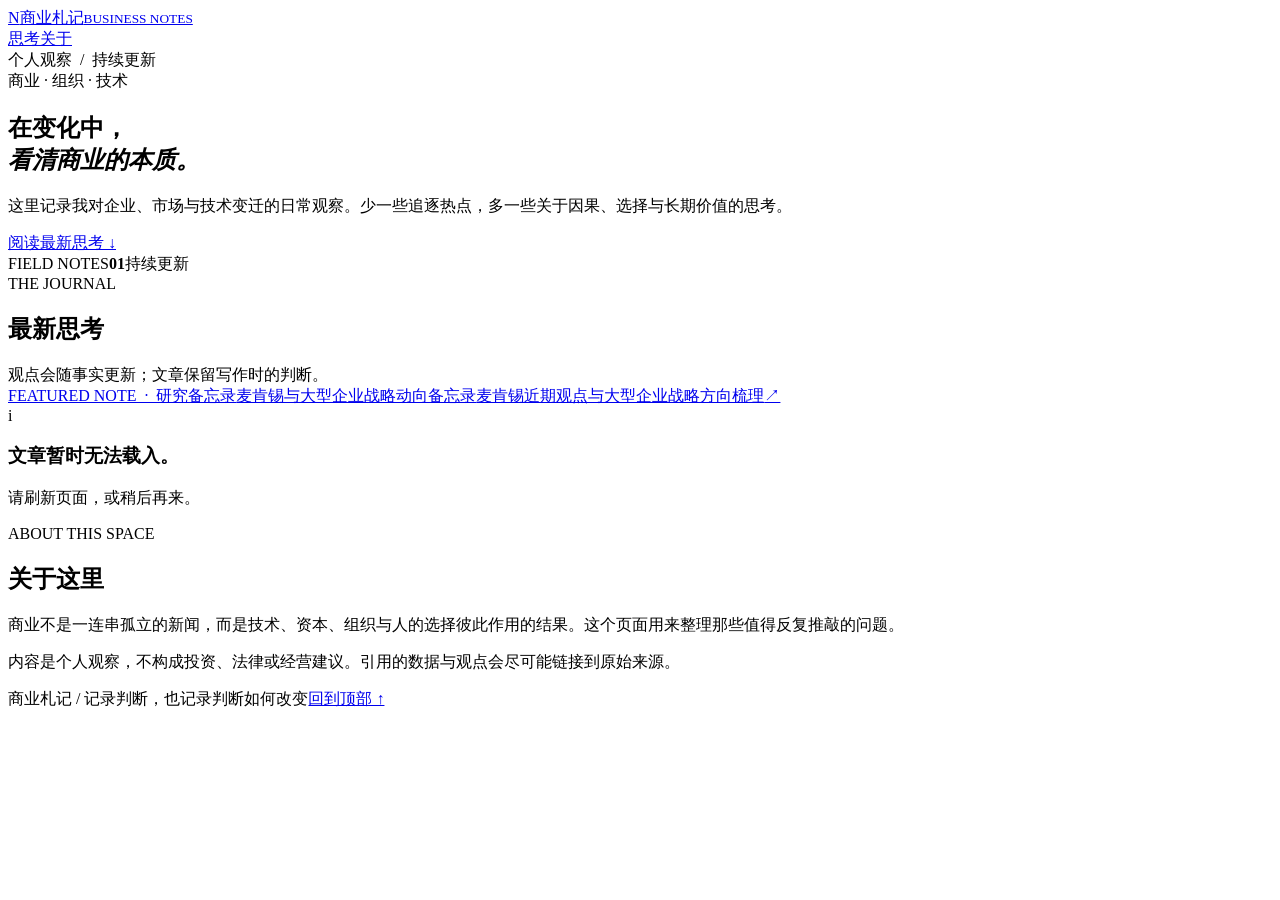
==== index.html @ d022e64c "Add business-thoughts publishing homepage" ====
<!doctype html>
<html lang="zh-CN">
<head>
  <meta charset="utf-8"><meta name="viewport" content="width=device-width, initial-scale=1"><meta name="theme-color" content="#f7f6f2">
  <meta name="description" content="关于企业、市场与技术变迁的日常商业思考。">
  <title>商业札记 — 日常商业思考</title>
  <link rel="icon" href="data:image/svg+xml,%3Csvg xmlns='http://www.w3.org/2000/svg' viewBox='0 0 64 64'%3E%3Crect width='64' height='64' fill='%23172235'/%3E%3Cpath d='M16 46V18h6l20 19V18h6v28h-6L22 27v19z' fill='%23f7f6f2'/%3E%3C/svg%3E">
  <link rel="stylesheet" href="site.css">
</head>
<body>
  <header class="site-header"><a class="wordmark" href="#top" aria-label="商业札记首页"><span class="mark">N</span><span>商业札记<small>BUSINESS NOTES</small></span></a><nav aria-label="主导航"><a href="#latest">思考</a><a href="#about">关于</a></nav><span class="header-index">个人观察&nbsp; / &nbsp;持续更新</span></header>
  <main class="page-shell">
    <section class="hero" id="top"><div class="eyebrow"><span class="eyebrow-line"></span>商业 · 组织 · 技术</div><h1>在变化中，<br><em>看清商业的本质。</em></h1><p class="hero-copy">这里记录我对企业、市场与技术变迁的日常观察。少一些追逐热点，多一些关于因果、选择与长期价值的思考。</p><a class="text-link" href="#latest">阅读最新思考 <span aria-hidden="true">↓</span></a><div class="hero-index" aria-hidden="true"><span>FIELD NOTES</span><strong>01</strong><span>持续更新</span></div></section>
    <section class="latest section-rule" id="latest"><div class="section-heading"><div><div class="eyebrow">THE JOURNAL</div><h2>最新思考</h2></div><span class="section-aside">观点会随事实更新；文章保留写作时的判断。</span></div>
      <a class="featured" href="麦肯锡与大型企业战略动向备忘录.html"><span class="featured-kicker">FEATURED NOTE&nbsp; · &nbsp;研究备忘录</span><span class="featured-title">麦肯锡与大型企业战略动向备忘录</span><span class="featured-description">麦肯锡近期观点与大型企业战略方向梳理</span><span class="featured-arrow" aria-hidden="true">↗</span></a>
      <div id="post-list" class="post-list" aria-live="polite"><div class="empty-state"><div class="empty-mark" aria-hidden="true">+</div><div><h3>正在整理思考……</h3><p>稍等片刻，内容即将呈现。</p></div></div></div><noscript><p class="noscript">请启用 JavaScript 以读取文章列表。</p></noscript></section>
    <section class="about section-rule" id="about"><div class="about-label"><div class="eyebrow">ABOUT THIS SPACE</div><h2>关于这里</h2></div><div class="about-copy"><p>商业不是一连串孤立的新闻，而是技术、资本、组织与人的选择彼此作用的结果。这个页面用来整理那些值得反复推敲的问题。</p><p>内容是个人观察，不构成投资、法律或经营建议。引用的数据与观点会尽可能链接到原始来源。</p></div></section>
  </main>
  <footer class="site-footer"><span>商业札记 <span class="footer-separator">/</span> 记录判断，也记录判断如何改变</span><a href="#top">回到顶部 ↑</a></footer>
  <script>
    const list = document.querySelector('#post-list');
    function renderPost(post) {
      const article = document.createElement('article'); article.className = 'post-row';
      const time = document.createElement('time'); time.dateTime = String(post.date || ''); time.textContent = String(post.date || '').replaceAll('-', '.');
      const main = document.createElement('div'); main.className = 'post-main';
      const meta = document.createElement('div'); meta.className = 'post-meta'; const category = document.createElement('span'); category.textContent = String(post.category || '商业观察'); meta.append(category);
      const title = document.createElement('h3'); title.textContent = String(post.title || '未命名思考');
      const excerpt = document.createElement('p'); excerpt.textContent = String(post.summary || '');
      const details = document.createElement('details'); details.className = 'post-details'; const label = document.createElement('summary'); label.textContent = '展开阅读';
      const body = document.createElement('div'); body.className = 'post-body'; String(post.body || '').split(/\n\s*\n/).filter(Boolean).forEach(text => { const p = document.createElement('p'); p.textContent = text; body.append(p); }); details.append(label, body);
      if (Array.isArray(post.sources) && post.sources.length) { const sources = document.createElement('div'); sources.className = 'sources'; const heading = document.createElement('span'); heading.textContent = '参考来源'; sources.append(heading); post.sources.forEach(source => { const a = document.createElement('a'); a.href = String(source.url || '#'); a.textContent = String(source.title || source.url || '来源'); a.target = '_blank'; a.rel = 'noopener noreferrer'; sources.append(a); }); body.append(sources); }
      main.append(meta, title, excerpt, details); const arrow = document.createElement('span'); arrow.className = 'row-arrow'; arrow.setAttribute('aria-hidden','true'); arrow.textContent = '↗'; article.append(time, main, arrow); return article;
    }
    fetch('thoughts.json').then(r => { if (!r.ok) throw new Error('content unavailable'); return r.json(); }).then(posts => {
      if (!Array.isArray(posts) || posts.length === 0) { list.innerHTML = '<div class="empty-state"><div class="empty-mark" aria-hidden="true">+</div><div><h3>下一篇思考，正在路上。</h3><p>每当一个判断值得留下，我会把它写下来。</p></div><span class="empty-note">COMING INTO FOCUS</span></div>'; return; }
      list.replaceChildren(...posts.sort((a,b) => String(b.date).localeCompare(String(a.date))).map(renderPost));
    }).catch(() => { list.innerHTML = '<div class="empty-state"><div class="empty-mark" aria-hidden="true">i</div><div><h3>文章暂时无法载入。</h3><p>请刷新页面，或稍后再来。</p></div></div>'; });
  </script>
</body>
</html>
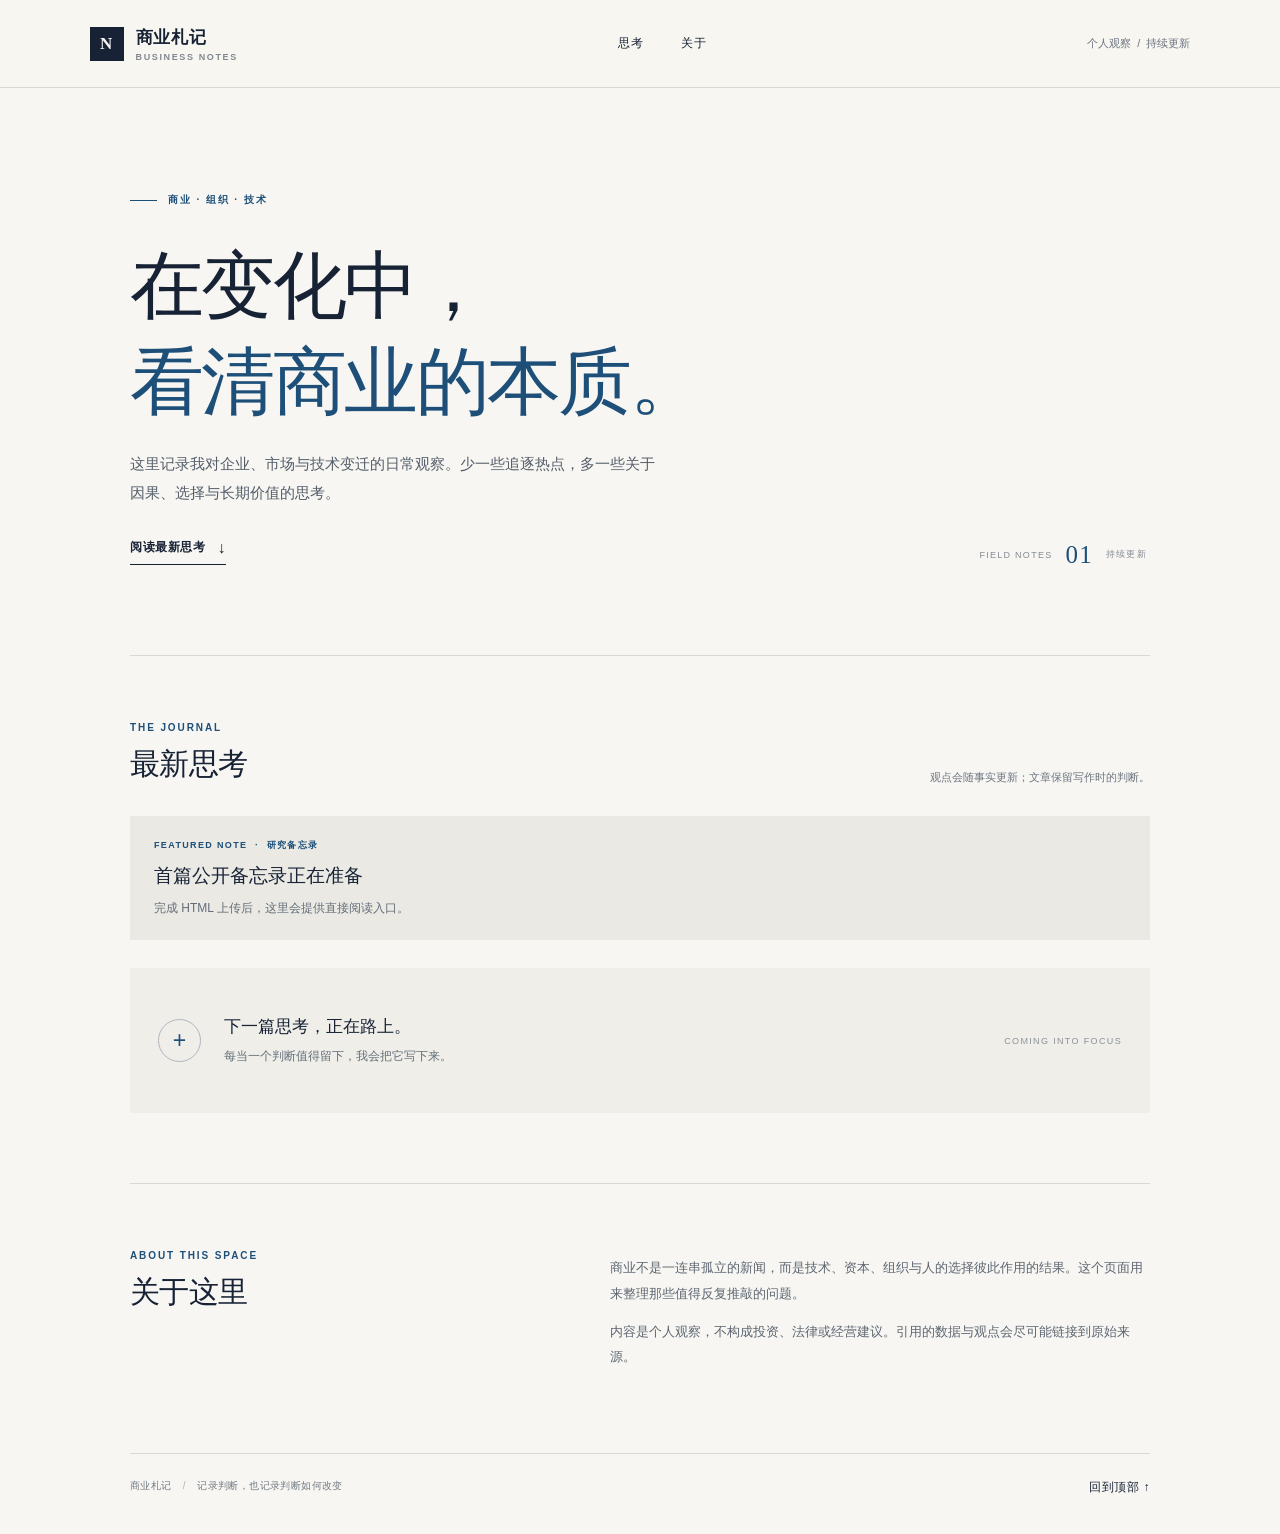
==== commit e24ad698: "Avoid a broken memo link until upload completes" ====
--- a/index.html
+++ b/index.html
@@ -12,7 +12,7 @@
   <main class="page-shell">
     <section class="hero" id="top"><div class="eyebrow"><span class="eyebrow-line"></span>商业 · 组织 · 技术</div><h1>在变化中，<br><em>看清商业的本质。</em></h1><p class="hero-copy">这里记录我对企业、市场与技术变迁的日常观察。少一些追逐热点，多一些关于因果、选择与长期价值的思考。</p><a class="text-link" href="#latest">阅读最新思考 <span aria-hidden="true">↓</span></a><div class="hero-index" aria-hidden="true"><span>FIELD NOTES</span><strong>01</strong><span>持续更新</span></div></section>
     <section class="latest section-rule" id="latest"><div class="section-heading"><div><div class="eyebrow">THE JOURNAL</div><h2>最新思考</h2></div><span class="section-aside">观点会随事实更新；文章保留写作时的判断。</span></div>
-      <a class="featured" href="麦肯锡与大型企业战略动向备忘录.html"><span class="featured-kicker">FEATURED NOTE&nbsp; · &nbsp;研究备忘录</span><span class="featured-title">麦肯锡与大型企业战略动向备忘录</span><span class="featured-description">麦肯锡近期观点与大型企业战略方向梳理</span><span class="featured-arrow" aria-hidden="true">↗</span></a>
+      <div class="featured featured-placeholder"><span class="featured-kicker">FEATURED NOTE&nbsp; · &nbsp;研究备忘录</span><span class="featured-title">首篇公开备忘录正在准备</span><span class="featured-description">完成 HTML 上传后，这里会提供直接阅读入口。</span></div>
       <div id="post-list" class="post-list" aria-live="polite"><div class="empty-state"><div class="empty-mark" aria-hidden="true">+</div><div><h3>正在整理思考……</h3><p>稍等片刻，内容即将呈现。</p></div></div></div><noscript><p class="noscript">请启用 JavaScript 以读取文章列表。</p></noscript></section>
     <section class="about section-rule" id="about"><div class="about-label"><div class="eyebrow">ABOUT THIS SPACE</div><h2>关于这里</h2></div><div class="about-copy"><p>商业不是一连串孤立的新闻，而是技术、资本、组织与人的选择彼此作用的结果。这个页面用来整理那些值得反复推敲的问题。</p><p>内容是个人观察，不构成投资、法律或经营建议。引用的数据与观点会尽可能链接到原始来源。</p></div></section>
   </main>
--- a/site.css
+++ b/site.css
@@ -0,0 +1 @@
+:root{--ink:#172235;--blue:#1d4f79;--muted:#6c7480;--line:#d9d9d4;--paper:#f7f6f2;--sans:-apple-system,BlinkMacSystemFont,"PingFang SC","Microsoft YaHei",sans-serif;--serif:"Songti SC","Noto Serif SC",Georgia,serif}*{box-sizing:border-box}html{scroll-behavior:smooth}body{margin:0;background:var(--paper);color:var(--ink);font-family:var(--sans);-webkit-font-smoothing:antialiased}.site-header{height:88px;padding:0 max(7vw,32px);display:flex;align-items:center;justify-content:space-between;border-bottom:1px solid var(--line);background:rgba(247,246,242,.96)}.wordmark{display:flex;align-items:center;gap:12px;color:var(--ink);text-decoration:none;font-family:var(--serif);font-size:17px;font-weight:600;letter-spacing:.04em}.wordmark small{display:block;margin-top:3px;color:#828791;font:600 9px var(--sans);letter-spacing:.18em}.mark{width:34px;height:34px;display:grid;place-items:center;background:var(--ink);color:var(--paper);font:600 17px var(--serif)}nav{display:flex;gap:38px}nav a,.site-footer a{color:var(--ink);font-size:12px;letter-spacing:.05em;text-decoration:none}nav a:hover,.site-footer a:hover{color:var(--blue)}.header-index{color:var(--muted);font-size:11px}.page-shell{max-width:1120px;margin:0 auto;padding:0 50px}.hero{position:relative;min-height:528px;padding:105px 0 90px;border-bottom:1px solid var(--line)}.eyebrow{display:flex;align-items:center;gap:11px;color:var(--blue);font-size:10px;font-weight:700;letter-spacing:.19em;text-transform:uppercase}.eyebrow-line{width:27px;height:1px;background:var(--blue)}h1,h2,h3,p{margin-top:0}.hero h1{max-width:760px;margin:31px 0 20px;font:500 clamp(43px,6.2vw,74px)/1.3 var(--serif);letter-spacing:-.035em}.hero h1 em{color:var(--blue);font-style:normal}.hero-copy{max-width:535px;margin:0 0 30px;color:#555e6a;font-size:15px;line-height:1.9}.text-link{display:inline-flex;gap:12px;align-items:center;color:var(--ink);text-decoration:none;font-size:12px;font-weight:700;letter-spacing:.05em;border-bottom:1px solid var(--ink);padding-bottom:7px}.text-link span{font-size:16px}.hero-index{position:absolute;right:3px;bottom:86px;display:flex;align-items:center;gap:13px;color:#848b94;font-size:9px;letter-spacing:.14em}.hero-index strong{color:var(--blue);font:500 25px var(--serif)}.section-rule{padding:66px 0 70px;border-bottom:1px solid var(--line)}.section-heading{display:flex;align-items:end;justify-content:space-between;margin-bottom:31px}.section-heading h2,.about h2{margin:11px 0 0;font:500 30px var(--serif);letter-spacing:-.02em}.section-aside{color:var(--muted);font-size:11px}.featured{position:relative;display:grid;gap:10px;margin-bottom:28px;padding:23px 58px 23px 24px;background:#eae9e3;color:var(--ink);text-decoration:none;transition:background .2s}.featured:hover{background:#e2e5e6}.featured-kicker{color:var(--blue);font-size:9px;font-weight:700;letter-spacing:.15em}.featured-title{font:500 19px/1.5 var(--serif)}.featured-description{color:#636d78;font-size:12px}.featured-arrow{position:absolute;right:24px;top:50%;transform:translateY(-50%);color:var(--blue);font-size:20px}.post-row{display:grid;grid-template-columns:120px 1fr 30px;gap:18px;padding:25px 0;border-top:1px solid var(--line)}.post-row time{padding-top:4px;color:#737b85;font-size:11px;letter-spacing:.08em}.post-meta{display:flex;gap:12px;color:var(--blue);font-size:10px;letter-spacing:.07em}.post-main h3{margin:8px 0 7px;font:500 21px/1.5 var(--serif)}.post-main>p{max-width:700px;margin:0;color:#626a75;font-size:13px;line-height:1.8}.row-arrow{align-self:start;justify-self:end;color:var(--blue);font-size:19px}.post-details{margin-top:15px}.post-details summary{width:max-content;color:var(--blue);font-size:11px;cursor:pointer;list-style:none;border-bottom:1px solid #93a6b4;padding-bottom:4px}.post-details summary::-webkit-details-marker{display:none}.post-body{max-width:760px;padding-top:20px;color:#354150;font:400 15px/2 var(--serif)}.post-body p{margin:0 0 16px;white-space:pre-wrap}.sources{display:grid;gap:8px;padding-top:20px;border-top:1px solid var(--line);font:12px var(--sans)}.sources span{color:var(--muted)}.sources a{color:var(--blue);overflow-wrap:anywhere}.empty-state{display:flex;align-items:center;gap:23px;min-height:145px;padding:24px 28px;background:#efeee9}.empty-mark{flex:0 0 43px;display:grid;place-items:center;width:43px;height:43px;border:1px solid #aeb7bf;border-radius:50%;color:var(--blue);font-size:23px;font-weight:300}.empty-state h3{margin:0 0 8px;font:500 17px var(--serif)}.empty-state p{margin:0;color:#66707b;font-size:12px;line-height:1.8}.empty-note{margin-left:auto;color:#8a9198;font-size:9px;letter-spacing:.15em;white-space:nowrap}.about{display:grid;grid-template-columns:1fr 1.35fr;gap:80px}.about-copy{padding-top:5px}.about-copy p{margin:0 0 13px;color:#5d6671;font-size:13px;line-height:1.95}.site-footer{max-width:1120px;margin:auto;padding:25px 50px 38px;display:flex;justify-content:space-between;color:#737b84;font-size:10px;letter-spacing:.04em}.footer-separator{padding:0 8px;color:#afb2b5}.noscript{color:var(--muted);font-size:13px}@media(max-width:700px){.site-header{height:72px;padding:0 22px}.header-index{display:none}nav{gap:22px}.page-shell{padding:0 22px}.hero{min-height:0;padding:82px 0 76px}.hero h1{font-size:clamp(40px,10vw,60px)}.hero-copy{font-size:14px}.hero-index{right:0;bottom:27px}.section-rule{padding:47px 0}.section-heading{align-items:start;gap:15px;flex-direction:column}.section-aside{font-size:10px}.post-row{grid-template-columns:1fr 24px;gap:8px;padding:19px 0}.post-row time{grid-column:1/-1}.post-main h3{font-size:18px}.post-main>p{font-size:12px}.empty-state{align-items:flex-start;gap:14px;padding:22px 17px}.empty-note{display:none}.empty-state h3{font-size:15px}.about{grid-template-columns:1fr;gap:20px}.site-footer{padding:20px 22px 30px;gap:15px;font-size:9px}.site-footer a{white-space:nowrap}}
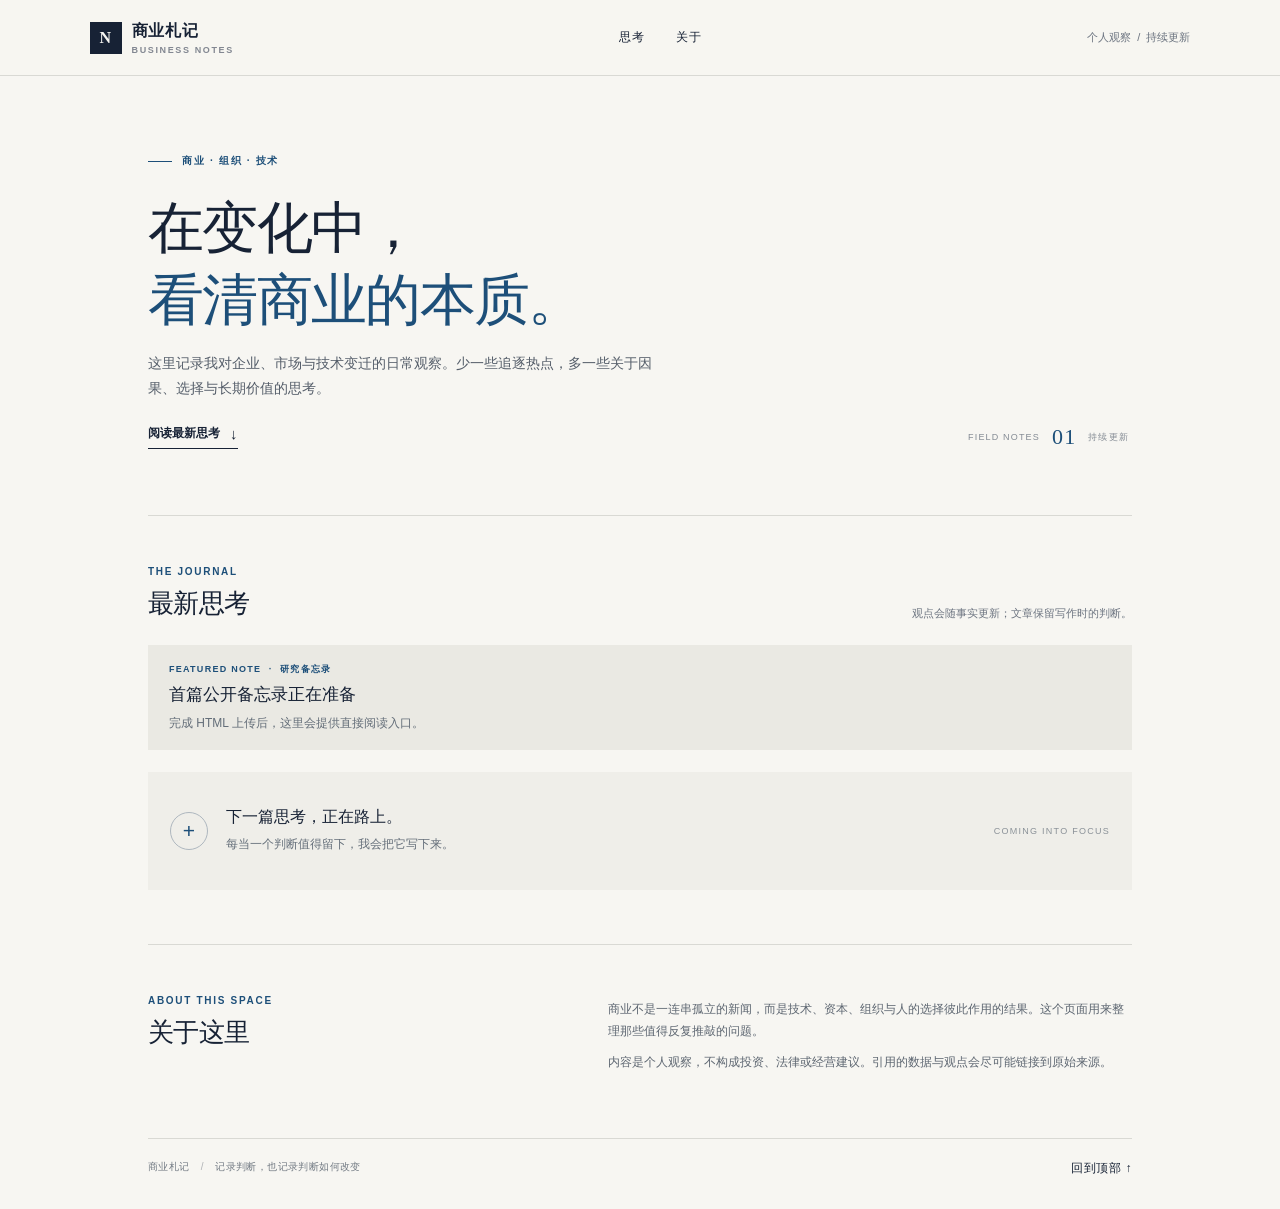
==== commit 34260076: "Refresh stylesheet after layout update" ====
--- a/index.html
+++ b/index.html
@@ -5,7 +5,7 @@
   <meta name="description" content="关于企业、市场与技术变迁的日常商业思考。">
   <title>商业札记 — 日常商业思考</title>
   <link rel="icon" href="data:image/svg+xml,%3Csvg xmlns='http://www.w3.org/2000/svg' viewBox='0 0 64 64'%3E%3Crect width='64' height='64' fill='%23172235'/%3E%3Cpath d='M16 46V18h6l20 19V18h6v28h-6L22 27v19z' fill='%23f7f6f2'/%3E%3C/svg%3E">
-  <link rel="stylesheet" href="site.css">
+  <link rel="stylesheet" href="site.css?v=2">
 </head>
 <body>
   <header class="site-header"><a class="wordmark" href="#top" aria-label="商业札记首页"><span class="mark">N</span><span>商业札记<small>BUSINESS NOTES</small></span></a><nav aria-label="主导航"><a href="#latest">思考</a><a href="#about">关于</a></nav><span class="header-index">个人观察&nbsp; / &nbsp;持续更新</span></header>
--- a/site.css
+++ b/site.css
@@ -1 +1,91 @@
-:root{--ink:#172235;--blue:#1d4f79;--muted:#6c7480;--line:#d9d9d4;--paper:#f7f6f2;--sans:-apple-system,BlinkMacSystemFont,"PingFang SC","Microsoft YaHei",sans-serif;--serif:"Songti SC","Noto Serif SC",Georgia,serif}*{box-sizing:border-box}html{scroll-behavior:smooth}body{margin:0;background:var(--paper);color:var(--ink);font-family:var(--sans);-webkit-font-smoothing:antialiased}.site-header{height:88px;padding:0 max(7vw,32px);display:flex;align-items:center;justify-content:space-between;border-bottom:1px solid var(--line);background:rgba(247,246,242,.96)}.wordmark{display:flex;align-items:center;gap:12px;color:var(--ink);text-decoration:none;font-family:var(--serif);font-size:17px;font-weight:600;letter-spacing:.04em}.wordmark small{display:block;margin-top:3px;color:#828791;font:600 9px var(--sans);letter-spacing:.18em}.mark{width:34px;height:34px;display:grid;place-items:center;background:var(--ink);color:var(--paper);font:600 17px var(--serif)}nav{display:flex;gap:38px}nav a,.site-footer a{color:var(--ink);font-size:12px;letter-spacing:.05em;text-decoration:none}nav a:hover,.site-footer a:hover{color:var(--blue)}.header-index{color:var(--muted);font-size:11px}.page-shell{max-width:1120px;margin:0 auto;padding:0 50px}.hero{position:relative;min-height:528px;padding:105px 0 90px;border-bottom:1px solid var(--line)}.eyebrow{display:flex;align-items:center;gap:11px;color:var(--blue);font-size:10px;font-weight:700;letter-spacing:.19em;text-transform:uppercase}.eyebrow-line{width:27px;height:1px;background:var(--blue)}h1,h2,h3,p{margin-top:0}.hero h1{max-width:760px;margin:31px 0 20px;font:500 clamp(43px,6.2vw,74px)/1.3 var(--serif);letter-spacing:-.035em}.hero h1 em{color:var(--blue);font-style:normal}.hero-copy{max-width:535px;margin:0 0 30px;color:#555e6a;font-size:15px;line-height:1.9}.text-link{display:inline-flex;gap:12px;align-items:center;color:var(--ink);text-decoration:none;font-size:12px;font-weight:700;letter-spacing:.05em;border-bottom:1px solid var(--ink);padding-bottom:7px}.text-link span{font-size:16px}.hero-index{position:absolute;right:3px;bottom:86px;display:flex;align-items:center;gap:13px;color:#848b94;font-size:9px;letter-spacing:.14em}.hero-index strong{color:var(--blue);font:500 25px var(--serif)}.section-rule{padding:66px 0 70px;border-bottom:1px solid var(--line)}.section-heading{display:flex;align-items:end;justify-content:space-between;margin-bottom:31px}.section-heading h2,.about h2{margin:11px 0 0;font:500 30px var(--serif);letter-spacing:-.02em}.section-aside{color:var(--muted);font-size:11px}.featured{position:relative;display:grid;gap:10px;margin-bottom:28px;padding:23px 58px 23px 24px;background:#eae9e3;color:var(--ink);text-decoration:none;transition:background .2s}.featured:hover{background:#e2e5e6}.featured-kicker{color:var(--blue);font-size:9px;font-weight:700;letter-spacing:.15em}.featured-title{font:500 19px/1.5 var(--serif)}.featured-description{color:#636d78;font-size:12px}.featured-arrow{position:absolute;right:24px;top:50%;transform:translateY(-50%);color:var(--blue);font-size:20px}.post-row{display:grid;grid-template-columns:120px 1fr 30px;gap:18px;padding:25px 0;border-top:1px solid var(--line)}.post-row time{padding-top:4px;color:#737b85;font-size:11px;letter-spacing:.08em}.post-meta{display:flex;gap:12px;color:var(--blue);font-size:10px;letter-spacing:.07em}.post-main h3{margin:8px 0 7px;font:500 21px/1.5 var(--serif)}.post-main>p{max-width:700px;margin:0;color:#626a75;font-size:13px;line-height:1.8}.row-arrow{align-self:start;justify-self:end;color:var(--blue);font-size:19px}.post-details{margin-top:15px}.post-details summary{width:max-content;color:var(--blue);font-size:11px;cursor:pointer;list-style:none;border-bottom:1px solid #93a6b4;padding-bottom:4px}.post-details summary::-webkit-details-marker{display:none}.post-body{max-width:760px;padding-top:20px;color:#354150;font:400 15px/2 var(--serif)}.post-body p{margin:0 0 16px;white-space:pre-wrap}.sources{display:grid;gap:8px;padding-top:20px;border-top:1px solid var(--line);font:12px var(--sans)}.sources span{color:var(--muted)}.sources a{color:var(--blue);overflow-wrap:anywhere}.empty-state{display:flex;align-items:center;gap:23px;min-height:145px;padding:24px 28px;background:#efeee9}.empty-mark{flex:0 0 43px;display:grid;place-items:center;width:43px;height:43px;border:1px solid #aeb7bf;border-radius:50%;color:var(--blue);font-size:23px;font-weight:300}.empty-state h3{margin:0 0 8px;font:500 17px var(--serif)}.empty-state p{margin:0;color:#66707b;font-size:12px;line-height:1.8}.empty-note{margin-left:auto;color:#8a9198;font-size:9px;letter-spacing:.15em;white-space:nowrap}.about{display:grid;grid-template-columns:1fr 1.35fr;gap:80px}.about-copy{padding-top:5px}.about-copy p{margin:0 0 13px;color:#5d6671;font-size:13px;line-height:1.95}.site-footer{max-width:1120px;margin:auto;padding:25px 50px 38px;display:flex;justify-content:space-between;color:#737b84;font-size:10px;letter-spacing:.04em}.footer-separator{padding:0 8px;color:#afb2b5}.noscript{color:var(--muted);font-size:13px}@media(max-width:700px){.site-header{height:72px;padding:0 22px}.header-index{display:none}nav{gap:22px}.page-shell{padding:0 22px}.hero{min-height:0;padding:82px 0 76px}.hero h1{font-size:clamp(40px,10vw,60px)}.hero-copy{font-size:14px}.hero-index{right:0;bottom:27px}.section-rule{padding:47px 0}.section-heading{align-items:start;gap:15px;flex-direction:column}.section-aside{font-size:10px}.post-row{grid-template-columns:1fr 24px;gap:8px;padding:19px 0}.post-row time{grid-column:1/-1}.post-main h3{font-size:18px}.post-main>p{font-size:12px}.empty-state{align-items:flex-start;gap:14px;padding:22px 17px}.empty-note{display:none}.empty-state h3{font-size:15px}.about{grid-template-columns:1fr;gap:20px}.site-footer{padding:20px 22px 30px;gap:15px;font-size:9px}.site-footer a{white-space:nowrap}}
+:root {
+  --ink: #172235;
+  --blue: #1d4f79;
+  --muted: #6c7480;
+  --line: #d9d9d4;
+  --paper: #f7f6f2;
+  --sans: -apple-system, BlinkMacSystemFont, "PingFang SC", "Microsoft YaHei", sans-serif;
+  --serif: "Songti SC", "Noto Serif SC", Georgia, serif;
+}
+
+* { box-sizing: border-box; }
+html { scroll-behavior: smooth; }
+body { margin: 0; background: var(--paper); color: var(--ink); font-family: var(--sans); -webkit-font-smoothing: antialiased; }
+h1, h2, h3, p { margin-top: 0; }
+.site-header { height: 76px; padding: 0 max(7vw, 32px); display: flex; align-items: center; justify-content: space-between; border-bottom: 1px solid var(--line); background: rgba(247,246,242,.96); }
+.wordmark { display: flex; align-items: center; gap: 10px; color: var(--ink); text-decoration: none; font: 600 16px var(--serif); letter-spacing: .04em; }
+.wordmark small { display: block; margin-top: 3px; color: #828791; font: 600 9px var(--sans); letter-spacing: .18em; }
+.mark { width: 32px; height: 32px; display: grid; place-items: center; background: var(--ink); color: var(--paper); font: 600 16px var(--serif); }
+nav { display: flex; gap: 32px; }
+nav a, .site-footer a { color: var(--ink); font-size: 12px; letter-spacing: .05em; text-decoration: none; }
+nav a:hover, .site-footer a:hover { color: var(--blue); }
+.header-index { color: var(--muted); font-size: 11px; }
+.page-shell { max-width: 1080px; margin: 0 auto; padding: 0 48px; }
+.hero { position: relative; min-height: 414px; padding: 78px 0 66px; border-bottom: 1px solid var(--line); }
+.eyebrow { display: flex; align-items: center; gap: 10px; color: var(--blue); font-size: 10px; font-weight: 700; letter-spacing: .17em; text-transform: uppercase; }
+.eyebrow-line { width: 24px; height: 1px; background: var(--blue); }
+.hero h1 { max-width: 690px; margin: 25px 0 15px; font: 500 clamp(36px, 4.7vw, 56px)/1.28 var(--serif); letter-spacing: -.03em; }
+.hero h1 em { color: var(--blue); font-style: normal; }
+.hero-copy { max-width: 510px; margin: 0 0 23px; color: #555e6a; font-size: 14px; line-height: 1.75; }
+.text-link { display: inline-flex; gap: 10px; align-items: center; color: var(--ink); text-decoration: none; font-size: 12px; font-weight: 700; border-bottom: 1px solid var(--ink); padding-bottom: 6px; }
+.text-link span { font-size: 15px; }
+.hero-index { position: absolute; right: 3px; bottom: 65px; display: flex; align-items: center; gap: 12px; color: #848b94; font-size: 9px; letter-spacing: .13em; }
+.hero-index strong { color: var(--blue); font: 500 22px var(--serif); }
+.section-rule { padding: 50px 0 54px; border-bottom: 1px solid var(--line); }
+.section-heading { display: flex; align-items: end; justify-content: space-between; margin-bottom: 24px; }
+.section-heading h2, .about h2 { margin: 9px 0 0; font: 500 26px var(--serif); letter-spacing: -.02em; }
+.section-aside { color: var(--muted); font-size: 11px; }
+.featured { position: relative; display: grid; gap: 7px; margin-bottom: 22px; padding: 18px 54px 18px 21px; background: #eae9e3; color: var(--ink); text-decoration: none; }
+.featured:hover { background: #e2e5e6; }
+.featured-kicker { color: var(--blue); font-size: 9px; font-weight: 700; letter-spacing: .14em; }
+.featured-title { font: 500 17px/1.45 var(--serif); }
+.featured-description { color: #636d78; font-size: 12px; }
+.featured-arrow { position: absolute; right: 22px; top: 50%; transform: translateY(-50%); color: var(--blue); font-size: 19px; }
+.post-row { display: grid; grid-template-columns: 110px 1fr 26px; gap: 16px; padding: 19px 0; border-top: 1px solid var(--line); }
+.post-row time { padding-top: 3px; color: #737b85; font-size: 11px; letter-spacing: .07em; }
+.post-meta { display: flex; gap: 12px; color: var(--blue); font-size: 10px; letter-spacing: .06em; }
+.post-main h3 { margin: 7px 0 6px; font: 500 18px/1.45 var(--serif); }
+.post-main > p { max-width: 700px; margin: 0; color: #626a75; font-size: 12px; line-height: 1.7; }
+.row-arrow { align-self: start; justify-self: end; color: var(--blue); font-size: 18px; }
+.post-details { margin-top: 12px; }
+.post-details summary { width: max-content; color: var(--blue); font-size: 11px; cursor: pointer; list-style: none; border-bottom: 1px solid #93a6b4; padding-bottom: 3px; }
+.post-details summary::-webkit-details-marker { display: none; }
+.post-body { max-width: 760px; padding-top: 15px; color: #354150; font: 400 14px/1.85 var(--serif); }
+.post-body p { margin: 0 0 13px; white-space: pre-wrap; }
+.sources { display: grid; gap: 7px; padding-top: 16px; border-top: 1px solid var(--line); font: 12px var(--sans); }
+.sources span { color: var(--muted); }
+.sources a { color: var(--blue); overflow-wrap: anywhere; }
+.empty-state { display: flex; align-items: center; gap: 18px; min-height: 118px; padding: 18px 22px; background: #efeee9; }
+.empty-mark { flex: 0 0 38px; display: grid; place-items: center; width: 38px; height: 38px; border: 1px solid #aeb7bf; border-radius: 50%; color: var(--blue); font-size: 21px; font-weight: 300; }
+.empty-state h3 { margin: 0 0 6px; font: 500 16px var(--serif); }
+.empty-state p { margin: 0; color: #66707b; font-size: 12px; line-height: 1.7; }
+.empty-note { margin-left: auto; color: #8a9198; font-size: 9px; letter-spacing: .14em; white-space: nowrap; }
+.about { display: grid; grid-template-columns: 1fr 1.35fr; gap: 72px; }
+.about-copy { padding-top: 4px; }
+.about-copy p { margin: 0 0 10px; color: #5d6671; font-size: 12px; line-height: 1.8; }
+.site-footer { max-width: 1080px; margin: auto; padding: 21px 48px 32px; display: flex; justify-content: space-between; color: #737b84; font-size: 10px; letter-spacing: .04em; }
+.footer-separator { padding: 0 8px; color: #afb2b5; }
+.noscript { color: var(--muted); font-size: 13px; }
+@media (max-width: 700px) {
+  .site-header { height: 68px; padding: 0 22px; }
+  .header-index { display: none; }
+  nav { gap: 22px; }
+  .page-shell { padding: 0 22px; }
+  .hero { min-height: 0; padding: 62px 0 59px; }
+  .hero h1 { font-size: clamp(34px, 8.5vw, 48px); }
+  .hero-copy { font-size: 13px; }
+  .hero-index { right: 0; bottom: 19px; }
+  .section-rule { padding: 39px 0 42px; }
+  .section-heading { align-items: start; gap: 12px; flex-direction: column; }
+  .section-aside { font-size: 10px; }
+  .post-row { grid-template-columns: 1fr 22px; gap: 7px; padding: 16px 0; }
+  .post-row time { grid-column: 1 / -1; }
+  .post-main h3 { font-size: 17px; }
+  .post-main > p { font-size: 12px; }
+  .empty-state { align-items: flex-start; gap: 13px; padding: 18px 15px; }
+  .empty-note { display: none; }
+  .empty-state h3 { font-size: 15px; }
+  .about { grid-template-columns: 1fr; gap: 17px; }
+  .site-footer { padding: 18px 22px 26px; gap: 14px; font-size: 9px; }
+  .site-footer a { white-space: nowrap; }
+}
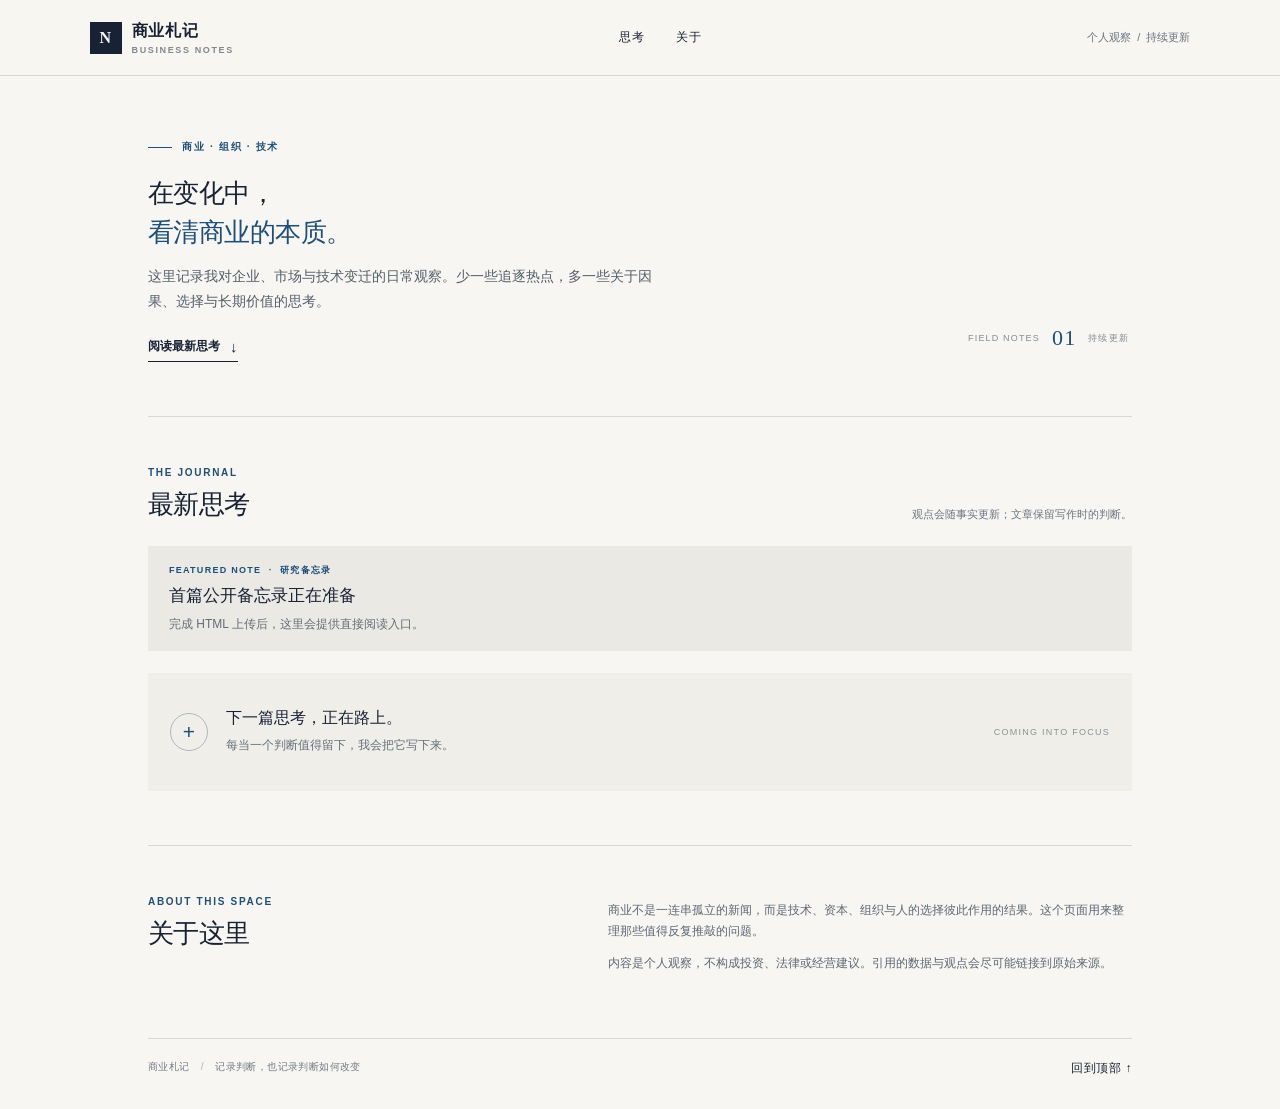
==== commit 8690d524: "Refresh stylesheet version for smaller title" ====
--- a/index.html
+++ b/index.html
@@ -5,7 +5,7 @@
   <meta name="description" content="关于企业、市场与技术变迁的日常商业思考。">
   <title>商业札记 — 日常商业思考</title>
   <link rel="icon" href="data:image/svg+xml,%3Csvg xmlns='http://www.w3.org/2000/svg' viewBox='0 0 64 64'%3E%3Crect width='64' height='64' fill='%23172235'/%3E%3Cpath d='M16 46V18h6l20 19V18h6v28h-6L22 27v19z' fill='%23f7f6f2'/%3E%3C/svg%3E">
-  <link rel="stylesheet" href="site.css?v=2">
+  <link rel="stylesheet" href="site.css?v=3">
 </head>
 <body>
   <header class="site-header"><a class="wordmark" href="#top" aria-label="商业札记首页"><span class="mark">N</span><span>商业札记<small>BUSINESS NOTES</small></span></a><nav aria-label="主导航"><a href="#latest">思考</a><a href="#about">关于</a></nav><span class="header-index">个人观察&nbsp; / &nbsp;持续更新</span></header>
--- a/site.css
+++ b/site.css
@@ -21,10 +21,10 @@
 nav a:hover, .site-footer a:hover { color: var(--blue); }
 .header-index { color: var(--muted); font-size: 11px; }
 .page-shell { max-width: 1080px; margin: 0 auto; padding: 0 48px; }
-.hero { position: relative; min-height: 414px; padding: 78px 0 66px; border-bottom: 1px solid var(--line); }
+.hero { position: relative; min-height: 330px; padding: 64px 0 54px; border-bottom: 1px solid var(--line); }
 .eyebrow { display: flex; align-items: center; gap: 10px; color: var(--blue); font-size: 10px; font-weight: 700; letter-spacing: .17em; text-transform: uppercase; }
 .eyebrow-line { width: 24px; height: 1px; background: var(--blue); }
-.hero h1 { max-width: 690px; margin: 25px 0 15px; font: 500 clamp(36px, 4.7vw, 56px)/1.28 var(--serif); letter-spacing: -.03em; }
+.hero h1 { max-width: 690px; margin: 20px 0 12px; font: 500 26px/1.5 var(--serif); letter-spacing: -.02em; }
 .hero h1 em { color: var(--blue); font-style: normal; }
 .hero-copy { max-width: 510px; margin: 0 0 23px; color: #555e6a; font-size: 14px; line-height: 1.75; }
 .text-link { display: inline-flex; gap: 10px; align-items: center; color: var(--ink); text-decoration: none; font-size: 12px; font-weight: 700; border-bottom: 1px solid var(--ink); padding-bottom: 6px; }
@@ -72,7 +72,7 @@
   nav { gap: 22px; }
   .page-shell { padding: 0 22px; }
   .hero { min-height: 0; padding: 62px 0 59px; }
-  .hero h1 { font-size: clamp(34px, 8.5vw, 48px); }
+  .hero h1 { font-size: 26px; }
   .hero-copy { font-size: 13px; }
   .hero-index { right: 0; bottom: 19px; }
   .section-rule { padding: 39px 0 42px; }
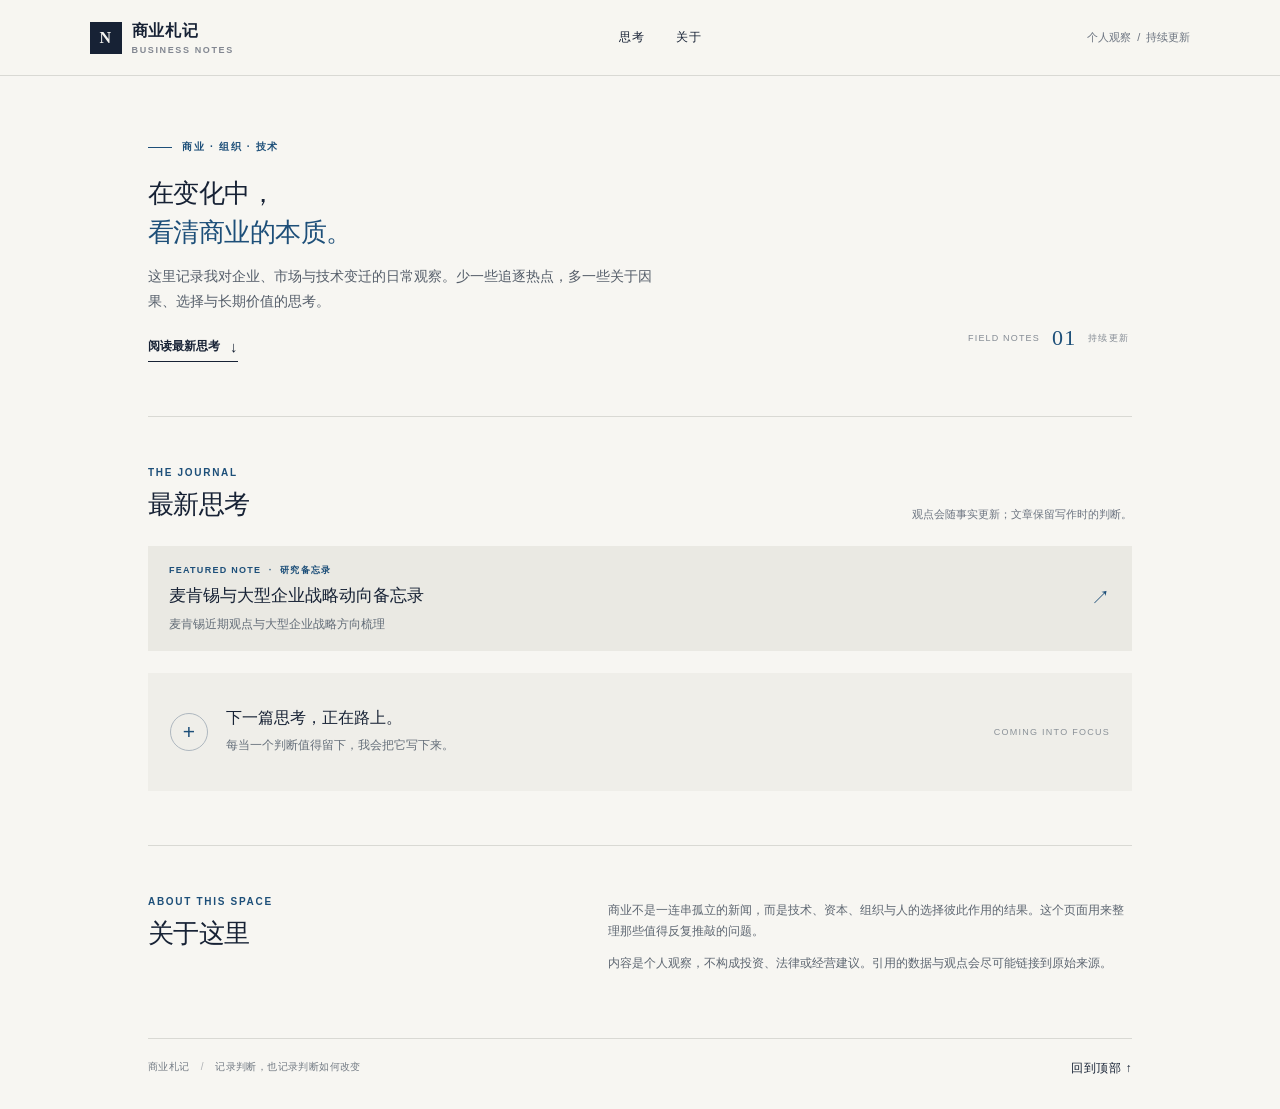
==== commit 258ed4f0: "Style featured memo to match publication page" ====
--- a/index.html
+++ b/index.html
@@ -12,7 +12,7 @@
   <main class="page-shell">
     <section class="hero" id="top"><div class="eyebrow"><span class="eyebrow-line"></span>商业 · 组织 · 技术</div><h1>在变化中，<br><em>看清商业的本质。</em></h1><p class="hero-copy">这里记录我对企业、市场与技术变迁的日常观察。少一些追逐热点，多一些关于因果、选择与长期价值的思考。</p><a class="text-link" href="#latest">阅读最新思考 <span aria-hidden="true">↓</span></a><div class="hero-index" aria-hidden="true"><span>FIELD NOTES</span><strong>01</strong><span>持续更新</span></div></section>
     <section class="latest section-rule" id="latest"><div class="section-heading"><div><div class="eyebrow">THE JOURNAL</div><h2>最新思考</h2></div><span class="section-aside">观点会随事实更新；文章保留写作时的判断。</span></div>
-      <div class="featured featured-placeholder"><span class="featured-kicker">FEATURED NOTE&nbsp; · &nbsp;研究备忘录</span><span class="featured-title">首篇公开备忘录正在准备</span><span class="featured-description">完成 HTML 上传后，这里会提供直接阅读入口。</span></div>
+      <a class="featured" href="麦肯锡与大型企业战略动向备忘录.html"><span class="featured-kicker">FEATURED NOTE&nbsp; · &nbsp;研究备忘录</span><span class="featured-title">麦肯锡与大型企业战略动向备忘录</span><span class="featured-description">麦肯锡近期观点与大型企业战略方向梳理</span><span class="featured-arrow" aria-hidden="true">↗</span></a>
       <div id="post-list" class="post-list" aria-live="polite"><div class="empty-state"><div class="empty-mark" aria-hidden="true">+</div><div><h3>正在整理思考……</h3><p>稍等片刻，内容即将呈现。</p></div></div></div><noscript><p class="noscript">请启用 JavaScript 以读取文章列表。</p></noscript></section>
     <section class="about section-rule" id="about"><div class="about-label"><div class="eyebrow">ABOUT THIS SPACE</div><h2>关于这里</h2></div><div class="about-copy"><p>商业不是一连串孤立的新闻，而是技术、资本、组织与人的选择彼此作用的结果。这个页面用来整理那些值得反复推敲的问题。</p><p>内容是个人观察，不构成投资、法律或经营建议。引用的数据与观点会尽可能链接到原始来源。</p></div></section>
   </main>
